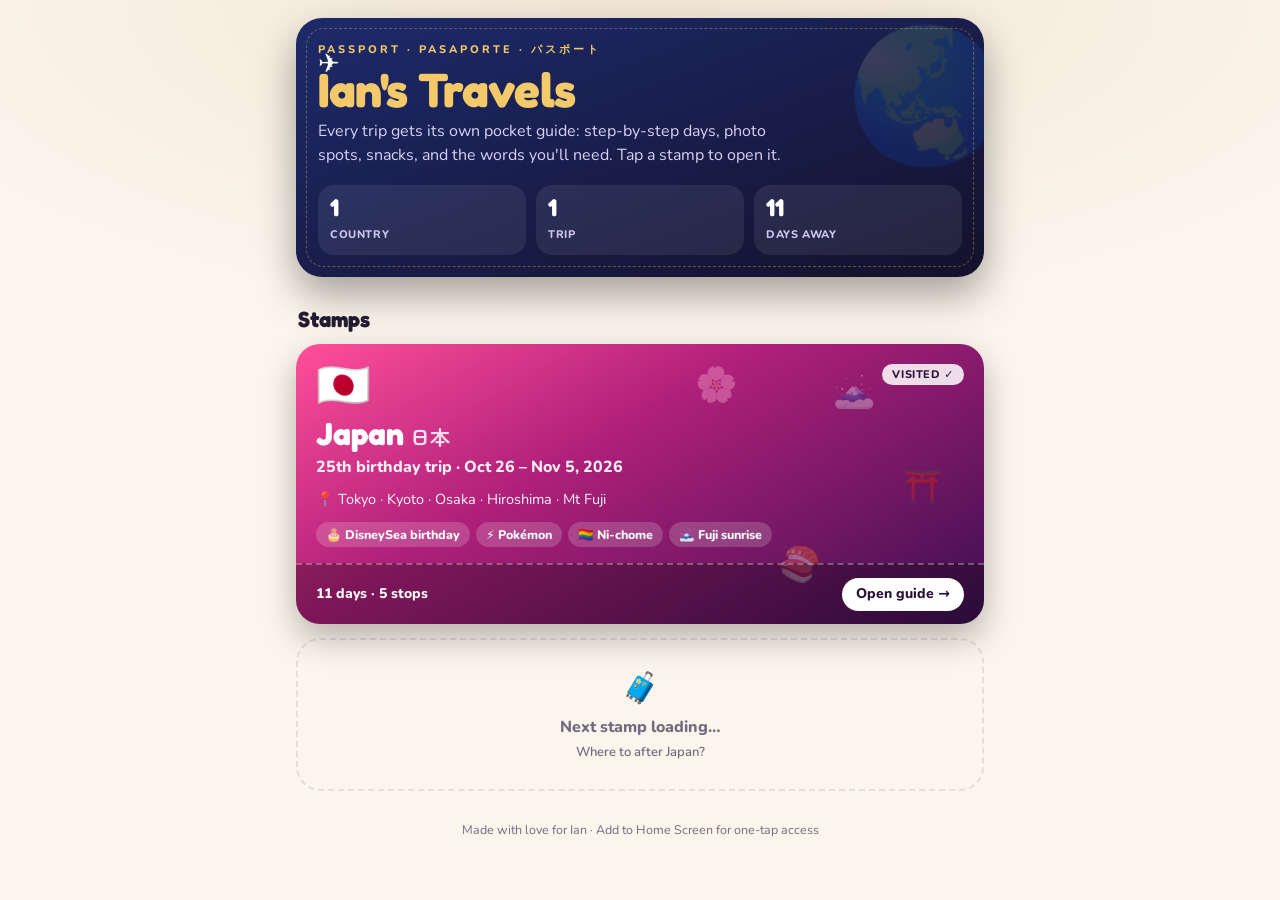
==== index.html @ 6cceffce "Travel hub homepage + Japan guide with flirting phrasebook Co-Authored-By: Claude Opus 5.5 <noreply@" ====
<!doctype html>
<html lang="en">
<head>
  <meta charset="utf-8" />
  <meta name="viewport" content="width=device-width, initial-scale=1, viewport-fit=cover" />
  <meta name="robots" content="noindex, nofollow" />
  <meta name="theme-color" content="#14112b" />
  <meta name="apple-mobile-web-app-capable" content="yes" />
  <meta name="apple-mobile-web-app-status-bar-style" content="black-translucent" />
  <meta name="apple-mobile-web-app-title" content="Ian's Travels" />
  <title>Ian's Travels</title>
  <link rel="icon" href="icons/icon-192.png" />
  <link rel="apple-touch-icon" href="icons/apple-touch-icon.png" />
  <link rel="preconnect" href="https://fonts.googleapis.com" />
  <link rel="preconnect" href="https://fonts.gstatic.com" crossorigin />
  <link href="https://fonts.googleapis.com/css2?family=Fredoka:wght@500;600;700&family=Nunito:wght@600;700;800&family=Zen+Maru+Gothic:wght@700&display=swap" rel="stylesheet" />
  <style>
    :root {
      --bg: #14112b; --bg2: #1f1a44; --card: #221d4a; --ink: #fbf6ff; --muted: #b6addb;
      --gold: #f3c969; --pink: #ff4f9a; --line: rgba(255,255,255,.1);
    }
    @media (prefers-color-scheme: light) {
      :root:not([data-theme="dark"]) { --bg: #fbf5ec; --bg2: #f3e7d6; --card: #ffffff; --ink: #231c33; --muted: #75697f; --line: rgba(40,20,50,.1); }
    }
    * { box-sizing: border-box; }
    body {
      margin: 0; min-height: 100vh; background: var(--bg); color: var(--ink);
      font: 16px/1.5 "Nunito", system-ui, sans-serif;
      background-image: radial-gradient(90% 50% at 50% 0%, var(--bg2), transparent 70%);
      background-repeat: no-repeat;
    }
    main { max-width: 720px; margin: 0 auto; padding: calc(env(safe-area-inset-top, 0px) + 18px) 16px 48px; }

    /* passport cover */
    .cover {
      position: relative; overflow: hidden; border-radius: 26px; padding: 26px 22px 22px;
      background: linear-gradient(160deg, #1d2a6b 0%, #14112b 100%); color: #fff;
      box-shadow: 0 18px 40px rgba(0,0,0,.35); isolation: isolate;
    }
    .cover::after {
      content: ""; position: absolute; inset: 10px; border: 1.5px dashed rgba(243,201,105,.35); border-radius: 18px; pointer-events: none;
    }
    .cover .label { font: 800 11px/1 "Nunito", system-ui, sans-serif, system-ui, sans-serif; letter-spacing: 3px; color: var(--gold); text-transform: uppercase; }
    .cover h1 { margin: 10px 0 4px; font: 700 clamp(34px, 10vw, 48px)/1 "Fredoka", sans-serif; color: var(--gold); letter-spacing: -.5px; }
    .cover p { margin: 6px 0 0; color: #d9d2f5; max-width: 30em; }
    .globe { position: absolute; right: -24px; top: -18px; font-size: 130px; opacity: .16; z-index: -1; animation: spin 40s linear infinite; }
    @keyframes spin { to { transform: rotate(360deg); } }
    .plane { position: absolute; z-index: -1; font-size: 26px; animation: fly 9s ease-in-out infinite; }
    @keyframes fly { 0% { left: -10%; top: 70%; } 100% { left: 110%; top: 18%; } }

    .stats { display: grid; grid-template-columns: repeat(3, 1fr); gap: 10px; margin-top: 18px; }
    .stat { background: rgba(255,255,255,.08); border-radius: 16px; padding: 10px 12px; }
    .stat b { display: block; font: 700 24px/1.1 "Fredoka", system-ui, sans-serif, system-ui, sans-serif; color: #fff; }
    .stat span { font: 800 11px/1.2 "Nunito", system-ui, sans-serif, system-ui, sans-serif; color: #cfc6f0; text-transform: uppercase; letter-spacing: .6px; }

    h2 { margin: 30px 2px 12px; font: 700 22px/1.1 "Fredoka", sans-serif; }

    /* trip ticket */
    .trip {
      display: block; position: relative; overflow: hidden; text-decoration: none; color: #fff;
      border-radius: 24px; box-shadow: 0 14px 34px rgba(0,0,0,.28); isolation: isolate;
      transition: transform .15s ease;
    }
    .trip:active { transform: scale(.985); }
    .trip + .trip { margin-top: 14px; }
    .trip .top { padding: 20px 20px 16px; }
    .trip .flag { font-size: 44px; line-height: 1; }
    .trip h3 { margin: 10px 0 0; font: 700 32px/1 "Fredoka", system-ui, sans-serif, system-ui, sans-serif; }
    .trip h3 small { font: 700 20px "Zen Maru Gothic", sans-serif; opacity: .85; margin-left: 6px; }
    .trip .sub { margin-top: 4px; font-weight: 800; opacity: .92; }
    .trip .cities { margin-top: 10px; font-size: 14.5px; opacity: .95; }
    .trip .vibes { display: flex; flex-wrap: wrap; gap: 6px; margin-top: 12px; }
    .trip .vibes span { padding: 5px 10px; border-radius: 999px; background: rgba(255,255,255,.18); font: 800 12.5px/1.2 "Nunito", system-ui, sans-serif, system-ui, sans-serif; backdrop-filter: blur(4px); }
    .trip .stub {
      display: flex; align-items: center; justify-content: space-between; gap: 10px;
      padding: 13px 20px; background: rgba(0,0,0,.28); border-top: 2px dashed rgba(255,255,255,.3);
      font: 800 14px/1.2 "Nunito", system-ui, sans-serif, system-ui, sans-serif;
    }
    .trip .go { padding: 8px 14px; border-radius: 999px; background: #fff; color: #2a1236; }
    .trip .deco { position: absolute; inset: 0; z-index: -1; pointer-events: none; }
    .trip .deco span { position: absolute; font-size: 34px; opacity: .35; animation: bob 6s ease-in-out infinite; }
    @keyframes bob { 0%,100% { transform: translateY(0) rotate(-6deg); } 50% { transform: translateY(-8px) rotate(6deg); } }
    .badge { display: inline-block; padding: 4px 10px; border-radius: 999px; font: 800 11px/1.2 "Nunito", system-ui, sans-serif, system-ui, sans-serif; text-transform: uppercase; letter-spacing: .6px; float: right; }
    .badge.now { background: #7cf2c4; color: #0b3326; animation: glow 1.8s ease-in-out infinite; }
    .badge.soon { background: var(--gold); color: #3a2800; }
    .badge.done { background: rgba(255,255,255,.85); color: #2a1236; }
    @keyframes glow { 50% { box-shadow: 0 0 0 6px rgba(124,242,196,.25); } }

    .next {
      display: grid; place-items: center; gap: 4px; margin-top: 14px; padding: 26px 16px;
      border: 2px dashed var(--line); border-radius: 24px; color: var(--muted); text-align: center; font-weight: 800;
    }
    .next .e { font-size: 30px; }
    .foot { margin-top: 30px; text-align: center; color: var(--muted); font-size: 12.5px; }
    @media (prefers-reduced-motion: reduce) { * { animation: none !important; } }
  </style>
</head>
<body>
  <main>
    <section class="cover">
      <span class="globe" aria-hidden="true">🌏</span>
      <span class="plane" aria-hidden="true">✈️</span>
      <div class="label">Passport · Pasaporte · パスポート</div>
      <h1>Ian's Travels</h1>
      <p>Every trip gets its own pocket guide: step-by-step days, photo spots, snacks, and the words you'll need. Tap a stamp to open it.</p>
      <div class="stats" id="stats"></div>
    </section>

    <h2>Stamps</h2>
    <div id="trips"></div>

    <div class="next"><span class="e">🧳</span>Next stamp loading…<span style="font-weight:600;font-size:13px">Where to after Japan?</span></div>

    <p class="foot">Made with love for Ian · Add to Home Screen for one-tap access</p>
  </main>

  <script src="trips.js?v=1"></script>
  <script>
    (() => {
      const esc = s => String(s).replace(/[&<>"']/g, c => ({ "&": "&amp;", "<": "&lt;", ">": "&gt;", '"': "&quot;", "'": "&#39;" }[c]));
      const months = ["Jan","Feb","Mar","Apr","May","Jun","Jul","Aug","Sep","Oct","Nov","Dec"];
      const fmt = (iso, yr) => { const [y, m, d] = iso.split("-").map(Number); return `${months[m - 1]} ${d}${yr ? ", " + y : ""}`; };
      const day = iso => Date.UTC(...iso.split("-").map((n, i) => i === 1 ? n - 1 : +n));
      const todayUTC = (() => { const n = new Date(); return Date.UTC(n.getFullYear(), n.getMonth(), n.getDate()); })();

      const trips = [...TRIPS].sort((a, b) => b.start.localeCompare(a.start));
      const days = TRIPS.reduce((t, x) => t + Math.round((day(x.end) - day(x.start)) / 864e5) + 1, 0);
      const countries = new Set(TRIPS.map(t => t.country)).size;
      document.getElementById("stats").innerHTML =
        `<div class="stat"><b>${countries}</b><span>Countr${countries === 1 ? "y" : "ies"}</span></div>
         <div class="stat"><b>${TRIPS.length}</b><span>Trip${TRIPS.length === 1 ? "" : "s"}</span></div>
         <div class="stat"><b>${days}</b><span>Days away</span></div>`;

      const pos = [[78, 8], [88, 42], [70, 70], [58, 6]];
      document.getElementById("trips").innerHTML = trips.map(t => {
        const s = day(t.start), e = day(t.end);
        let badge;
        if (todayUTC >= s && todayUTC <= e) badge = `<span class="badge now">● Happening now</span>`;
        else if (todayUTC < s) {
          const n = Math.round((s - todayUTC) / 864e5);
          badge = `<span class="badge soon">${n === 1 ? "Tomorrow!" : `In ${n} days`}</span>`;
        } else badge = `<span class="badge done">Visited ✓</span>`;
        const deco = (t.emoji || []).map((x, i) => `<span style="left:${pos[i % 4][0]}%;top:${pos[i % 4][1]}%;animation-delay:${-i * 1.3}s">${x}</span>`).join("");
        return `<a class="trip" href="${esc(t.slug)}" style="background:${t.cover}">
          <div class="deco" aria-hidden="true">${deco}</div>
          <div class="top">
            ${badge}
            <div class="flag">${t.flag}</div>
            <h3>${esc(t.country)}<small>${esc(t.local || "")}</small></h3>
            <div class="sub">${esc(t.title)} · ${fmt(t.start, t.start.slice(0,4) !== t.end.slice(0,4))} – ${fmt(t.end, true)}</div>
            <div class="cities">📍 ${t.cities.map(esc).join(" · ")}</div>
            <div class="vibes">${(t.vibes || []).map(v => `<span>${esc(v)}</span>`).join("")}</div>
          </div>
          <div class="stub"><span>${Math.round((e - s) / 864e5) + 1} days · ${t.cities.length} stops</span><span class="go">Open guide →</span></div>
        </a>`;
      }).join("");
    })();
  </script>
</body>
</html>
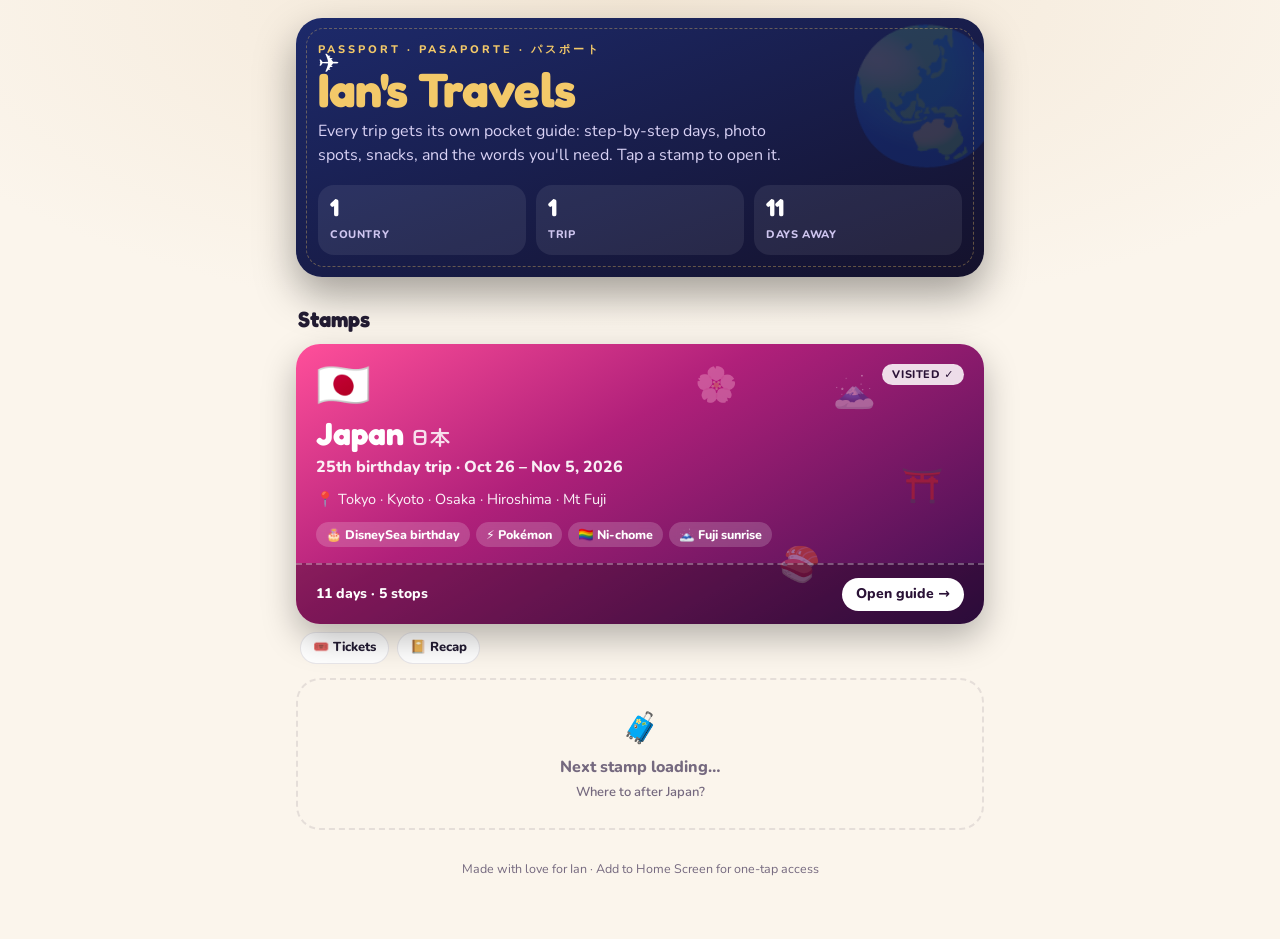
==== commit a164acdb: "Trip tools: tickets vault, yen tracker, merch list, family-friendly mode, weather swaps, get-home ca" ====
--- a/index.html
+++ b/index.html
@@ -91,6 +91,10 @@
       border: 2px dashed var(--line); border-radius: 24px; color: var(--muted); text-align: center; font-weight: 800;
     }
     .next .e { font-size: 30px; }
+    .trip.has-photo { background-size: cover !important; background-position: center !important; }
+    .trip-links { display: flex; gap: 8px; margin: 8px 4px 0; }
+    .trip-links a { padding: 7px 12px; border-radius: 999px; background: var(--card); border: 1px solid var(--line); color: var(--ink); text-decoration: none; font: 800 13px/1.2 "Nunito", system-ui, sans-serif; }
+    .bday-banner { margin-top: 14px; padding: 14px 16px; border-radius: 20px; background: linear-gradient(90deg, #f3c969, #ff6fb5); color: #2a1236; font: 700 18px/1.3 "Fredoka", system-ui, sans-serif; text-align: center; }
     .foot { margin-top: 30px; text-align: center; color: var(--muted); font-size: 12.5px; }
     @media (prefers-reduced-motion: reduce) { * { animation: none !important; } }
   </style>
@@ -106,6 +110,7 @@
       <div class="stats" id="stats"></div>
     </section>
 
+    <div id="bday"></div>
     <h2>Stamps</h2>
     <div id="trips"></div>
 
@@ -131,6 +136,9 @@
          <div class="stat"><b>${TRIPS.length}</b><span>Trip${TRIPS.length === 1 ? "" : "s"}</span></div>
          <div class="stat"><b>${days}</b><span>Days away</span></div>`;
 
+      const safe = (() => { try { return JSON.parse(localStorage.getItem("ij:safe") || "false"); } catch { return false; } })();
+      const jstToday = new Date(Date.now() + 9 * 36e5).toISOString().slice(0, 10);
+      if (jstToday === "2026-10-27") document.getElementById("bday").innerHTML = `<div class="bday-banner">🎂 Happy 25th birthday, Ian! 🎉</div>`;
       const pos = [[78, 8], [88, 42], [70, 70], [58, 6]];
       document.getElementById("trips").innerHTML = trips.map(t => {
         const s = day(t.start), e = day(t.end);
@@ -149,11 +157,32 @@
             <h3>${esc(t.country)}<small>${esc(t.local || "")}</small></h3>
             <div class="sub">${esc(t.title)} · ${fmt(t.start, t.start.slice(0,4) !== t.end.slice(0,4))} – ${fmt(t.end, true)}</div>
             <div class="cities">📍 ${t.cities.map(esc).join(" · ")}</div>
-            <div class="vibes">${(t.vibes || []).map(v => `<span>${esc(v)}</span>`).join("")}</div>
+            <div class="vibes">${(t.vibes || []).filter(v => !(safe && /Ni-chome|🏳️‍🌈/.test(v))).map(v => `<span>${esc(v)}</span>`).join("")}</div>
           </div>
           <div class="stub"><span>${Math.round((e - s) / 864e5) + 1} days · ${t.cities.length} stops</span><span class="go">Open guide →</span></div>
-        </a>`;
+        </a>
+        <div class="trip-links"><a href="${esc(t.slug)}#trip/tickets">🎟️ Tickets</a><a href="${esc(t.slug)}#recap">📔 Recap</a></div>`;
       }).join("");
+      // Cover photo: your favorite moment from the trip (stored on this phone only)
+      try {
+        const req = indexedDB.open("ij", 1);
+        req.onupgradeneeded = () => req.result.createObjectStore("files");
+        req.onsuccess = () => {
+          const db = req.result;
+          const order = ["d2", "d10", "d11", "d8", "d7", "d5", "d6", "d1", "d3", "d4", "d9"];
+          const st = db.transaction("files", "readonly").objectStore("files");
+          let found = false;
+          order.forEach(id => {
+            const g = st.get("fav:" + id);
+            g.onsuccess = () => {
+              if (found || !g.result) return;
+              found = true;
+              const card = document.querySelector('.trip[href="japan/"]');
+              if (card) { card.classList.add("has-photo"); card.style.background = `linear-gradient(180deg, rgba(20,10,30,.15), rgba(20,10,30,.75)), url(${URL.createObjectURL(g.result)})`; }
+            };
+          });
+        };
+      } catch {}
     })();
   </script>
 </body>
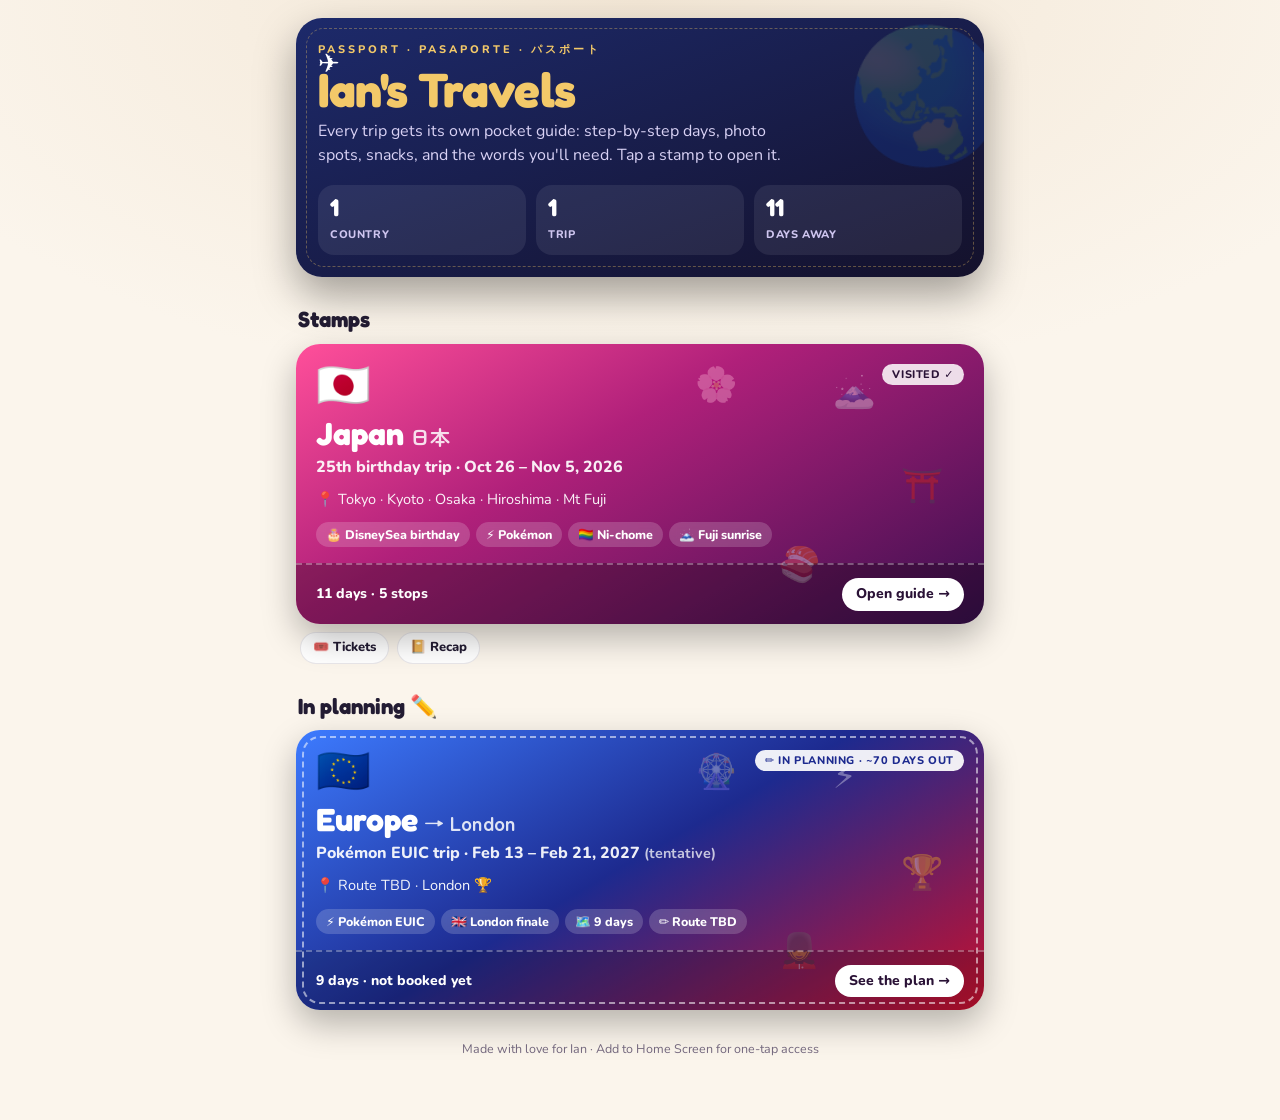
==== commit b37f230c: "Add Europe → London (Pokémon EUIC 2027) as a trip in planning - trips.js: new status "planning" entr" ====
--- a/index.html
+++ b/index.html
@@ -23,6 +23,7 @@
       :root:not([data-theme="dark"]) { --bg: #fbf5ec; --bg2: #f3e7d6; --card: #ffffff; --ink: #231c33; --muted: #75697f; --line: rgba(40,20,50,.1); }
     }
     * { box-sizing: border-box; }
+    [hidden] { display: none !important; }
     body {
       margin: 0; min-height: 100vh; background: var(--bg); color: var(--ink);
       font: 16px/1.5 "Nunito", system-ui, sans-serif;
@@ -84,6 +85,11 @@
     .badge.now { background: #7cf2c4; color: #0b3326; animation: glow 1.8s ease-in-out infinite; }
     .badge.soon { background: var(--gold); color: #3a2800; }
     .badge.done { background: rgba(255,255,255,.85); color: #2a1236; }
+    .badge.plan { background: rgba(255,255,255,.92); color: #1d2a8f; }
+    /* trip in planning: same ticket, drawn as a draft */
+    .trip.planning { outline: 2px dashed rgba(255,255,255,.55); outline-offset: -8px; }
+    .trip.planning .stub { background: rgba(0,0,0,.18); }
+    .trip .tent { font-weight: 700; opacity: .8; font-size: .9em; }
     @keyframes glow { 50% { box-shadow: 0 0 0 6px rgba(124,242,196,.25); } }
 
     .next {
@@ -114,12 +120,17 @@
     <h2>Stamps</h2>
     <div id="trips"></div>
 
-    <div class="next"><span class="e">🧳</span>Next stamp loading…<span style="font-weight:600;font-size:13px">Where to after Japan?</span></div>
+    <div id="planWrap" hidden>
+      <h2>In planning ✏️</h2>
+      <div id="planning"></div>
+    </div>
+
+    <div class="next" id="nextBox"><span class="e">🧳</span>Next stamp loading…<span style="font-weight:600;font-size:13px">Where to after Japan?</span></div>
 
     <p class="foot">Made with love for Ian · Add to Home Screen for one-tap access</p>
   </main>
 
-  <script src="trips.js?v=1"></script>
+  <script src="trips.js?v=2"></script>
   <script>
     (() => {
       const esc = s => String(s).replace(/[&<>"']/g, c => ({ "&": "&amp;", "<": "&lt;", ">": "&gt;", '"': "&quot;", "'": "&#39;" }[c]));
@@ -128,12 +139,15 @@
       const day = iso => Date.UTC(...iso.split("-").map((n, i) => i === 1 ? n - 1 : +n));
       const todayUTC = (() => { const n = new Date(); return Date.UTC(n.getFullYear(), n.getMonth(), n.getDate()); })();
 
-      const trips = [...TRIPS].sort((a, b) => b.start.localeCompare(a.start));
-      const days = TRIPS.reduce((t, x) => t + Math.round((day(x.end) - day(x.start)) / 864e5) + 1, 0);
-      const countries = new Set(TRIPS.map(t => t.country)).size;
+      // Booked trips are stamps; trips still being planned get their own section and don't count in the stats
+      const booked = TRIPS.filter(t => t.status !== "planning");
+      const planned = TRIPS.filter(t => t.status === "planning").sort((a, b) => a.start.localeCompare(b.start));
+      const trips = [...booked].sort((a, b) => b.start.localeCompare(a.start));
+      const days = booked.reduce((t, x) => t + Math.round((day(x.end) - day(x.start)) / 864e5) + 1, 0);
+      const countries = new Set(booked.map(t => t.country)).size;
       document.getElementById("stats").innerHTML =
         `<div class="stat"><b>${countries}</b><span>Countr${countries === 1 ? "y" : "ies"}</span></div>
-         <div class="stat"><b>${TRIPS.length}</b><span>Trip${TRIPS.length === 1 ? "" : "s"}</span></div>
+         <div class="stat"><b>${booked.length}</b><span>Trip${booked.length === 1 ? "" : "s"}</span></div>
          <div class="stat"><b>${days}</b><span>Days away</span></div>`;
 
       const safe = (() => { try { return JSON.parse(localStorage.getItem("ij:safe") || "false"); } catch { return false; } })();
@@ -163,6 +177,29 @@
         </a>
         <div class="trip-links"><a href="${esc(t.slug)}#trip/tickets">🎟️ Tickets</a><a href="${esc(t.slug)}#recap">📔 Recap</a></div>`;
       }).join("");
+
+      if (planned.length) {
+        document.getElementById("planWrap").hidden = false;
+        document.getElementById("nextBox").hidden = true;
+        document.getElementById("planning").innerHTML = planned.map(t => {
+          const s = day(t.start), e = day(t.end);
+          const n = Math.round((s - todayUTC) / 864e5);
+          const when = n > 0 ? ` · ~${n} days out` : "";
+          const deco = (t.emoji || []).map((x, i) => `<span style="left:${pos[i % 4][0]}%;top:${pos[i % 4][1]}%;animation-delay:${-i * 1.3}s">${x}</span>`).join("");
+          return `<a class="trip planning" href="${esc(t.slug)}" style="background:${t.cover}">
+            <div class="deco" aria-hidden="true">${deco}</div>
+            <div class="top">
+              <span class="badge plan">✏️ In planning${when}</span>
+              <div class="flag">${t.flag}</div>
+              <h3>${esc(t.country)}<small>${esc(t.local || "")}</small></h3>
+              <div class="sub">${esc(t.title)} · ${fmt(t.start, t.start.slice(0,4) !== t.end.slice(0,4))} – ${fmt(t.end, true)} <span class="tent">(tentative)</span></div>
+              <div class="cities">📍 ${t.cities.map(esc).join(" · ")}</div>
+              <div class="vibes">${(t.vibes || []).map(v => `<span>${esc(v)}</span>`).join("")}</div>
+            </div>
+            <div class="stub"><span>${Math.round((e - s) / 864e5) + 1} days · not booked yet</span><span class="go">See the plan →</span></div>
+          </a>`;
+        }).join("");
+      }
       // Cover photo: your favorite moment from the trip (stored on this phone only)
       try {
         const req = indexedDB.open("ij", 1);
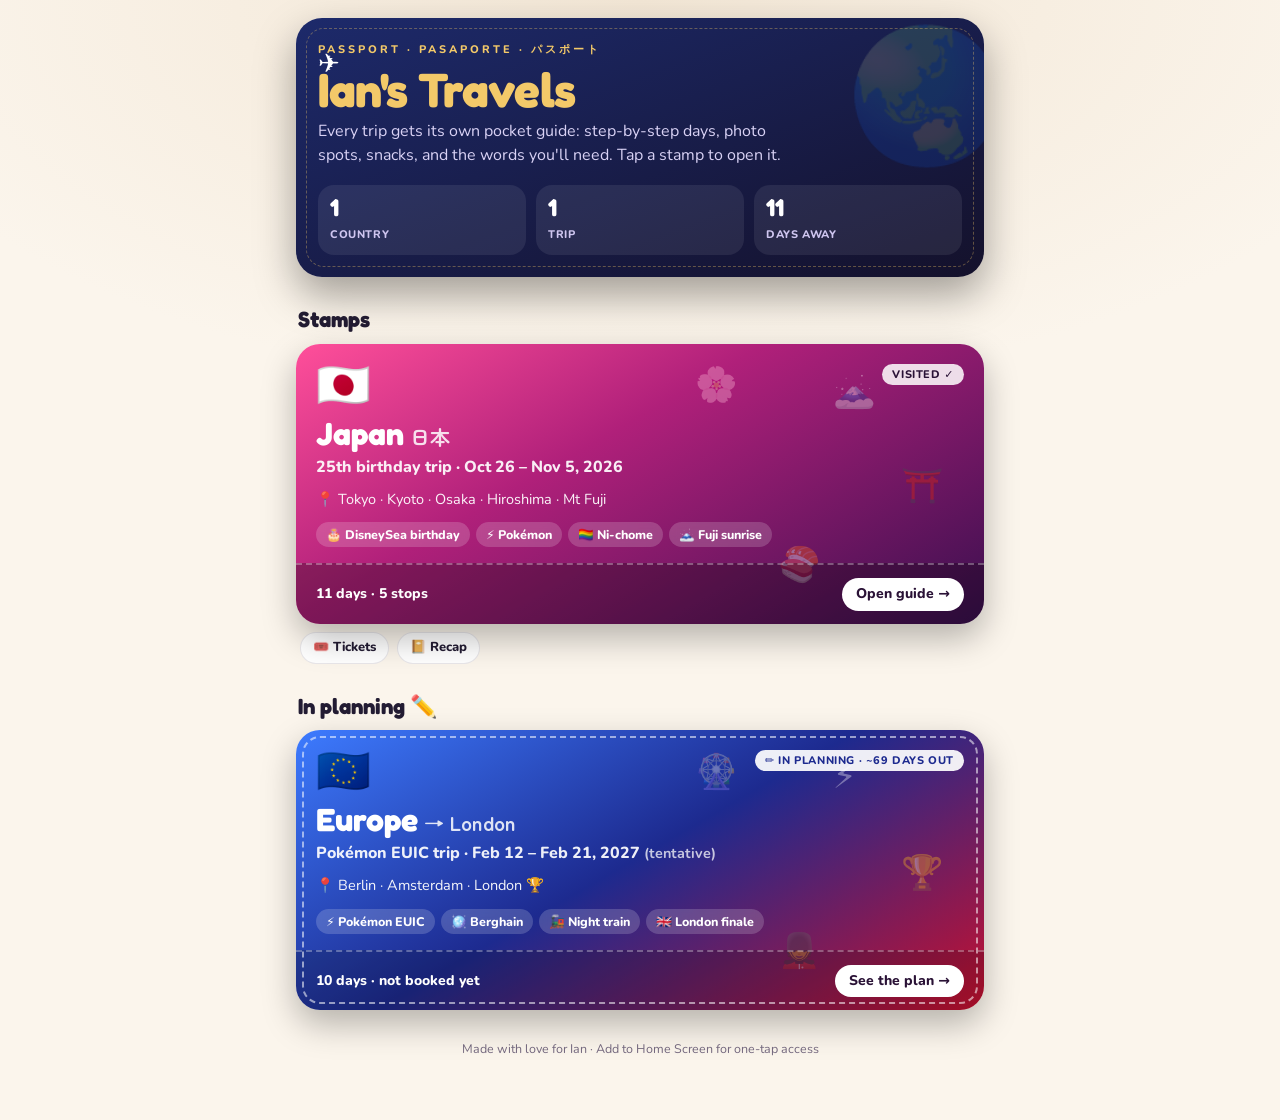
==== commit d50cb606: "Europe plan: Berlin → Amsterdam → London, land Fri Feb 12 - Route set (no France): Berlin with Bergh" ====
--- a/index.html
+++ b/index.html
@@ -130,7 +130,7 @@
     <p class="foot">Made with love for Ian · Add to Home Screen for one-tap access</p>
   </main>
 
-  <script src="trips.js?v=2"></script>
+  <script src="trips.js?v=3"></script>
   <script>
     (() => {
       const esc = s => String(s).replace(/[&<>"']/g, c => ({ "&": "&amp;", "<": "&lt;", ">": "&gt;", '"': "&quot;", "'": "&#39;" }[c]));
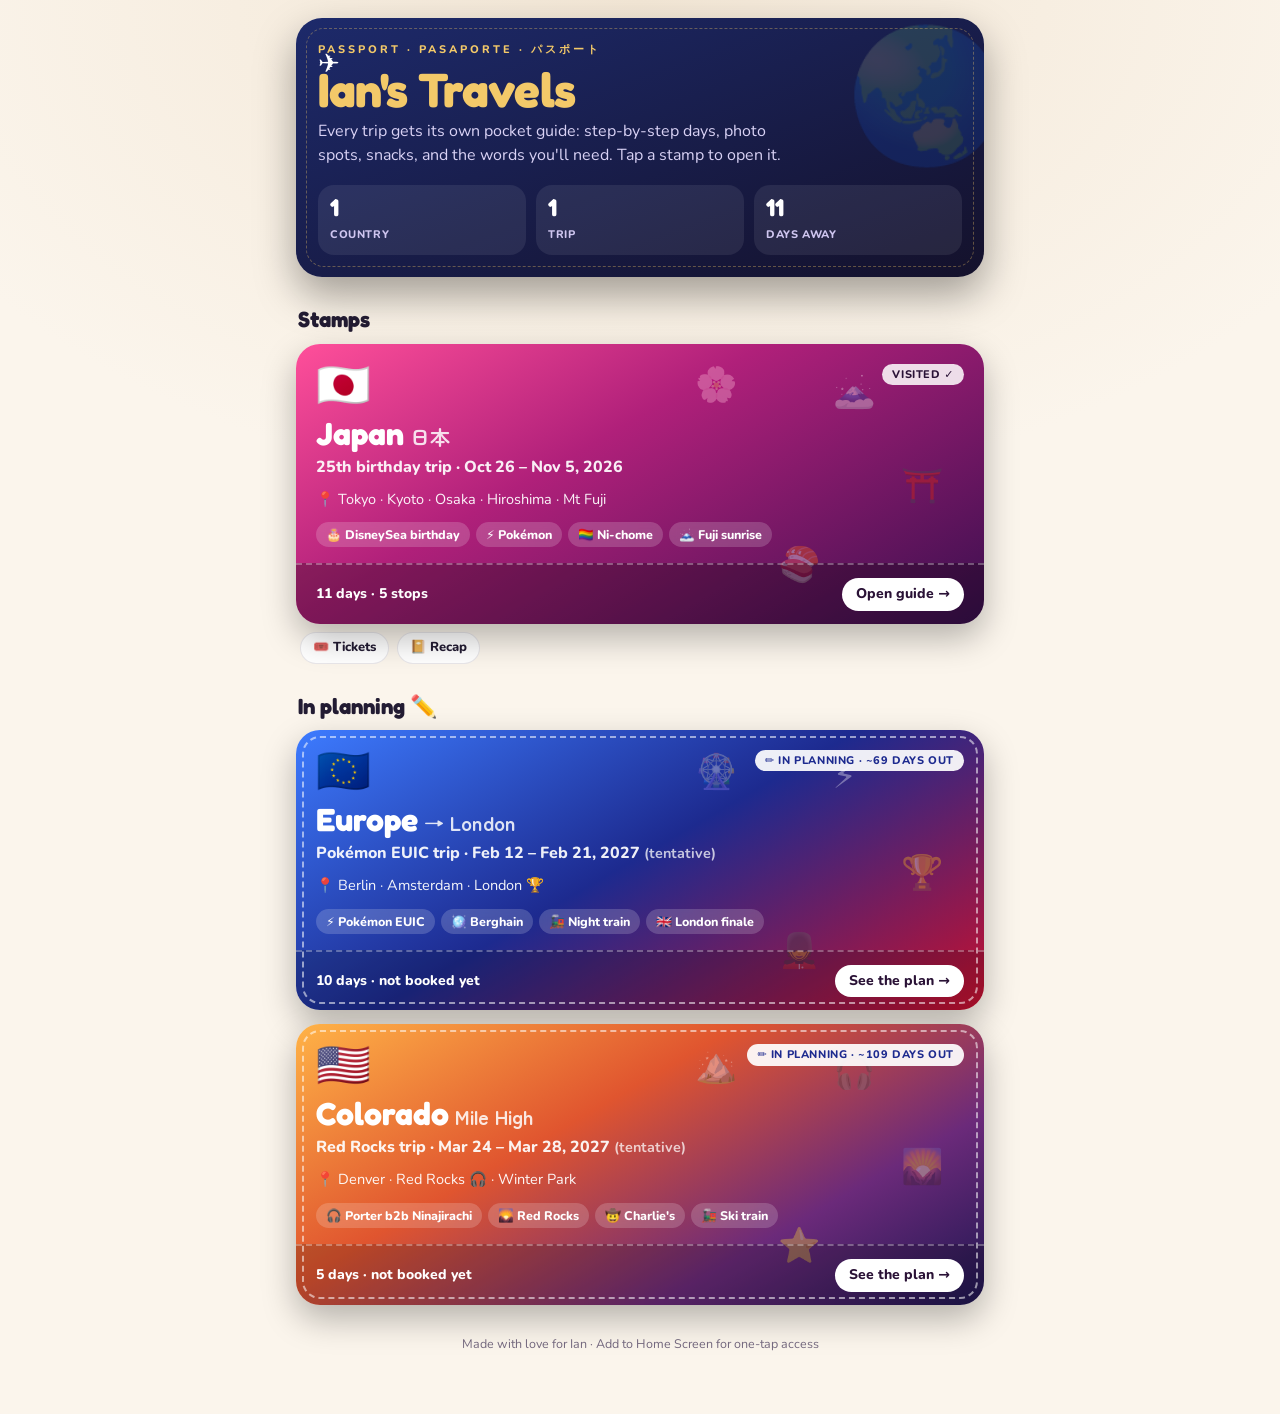
==== commit 134fd7a4: "Add Colorado / Red Rocks trip (in planning) Draft plan page for Porter Robinson b2b Ninajirachi at R" ====
--- a/index.html
+++ b/index.html
@@ -130,7 +130,7 @@
     <p class="foot">Made with love for Ian · Add to Home Screen for one-tap access</p>
   </main>
 
-  <script src="trips.js?v=3"></script>
+  <script src="trips.js?v=4"></script>
   <script>
     (() => {
       const esc = s => String(s).replace(/[&<>"']/g, c => ({ "&": "&amp;", "<": "&lt;", ">": "&gt;", '"': "&quot;", "'": "&#39;" }[c]));
@@ -144,7 +144,7 @@
       const planned = TRIPS.filter(t => t.status === "planning").sort((a, b) => a.start.localeCompare(b.start));
       const trips = [...booked].sort((a, b) => b.start.localeCompare(a.start));
       const days = booked.reduce((t, x) => t + Math.round((day(x.end) - day(x.start)) / 864e5) + 1, 0);
-      const countries = new Set(booked.map(t => t.country)).size;
+      const countries = new Set(booked.map(t => t.nation || t.country)).size;
       document.getElementById("stats").innerHTML =
         `<div class="stat"><b>${countries}</b><span>Countr${countries === 1 ? "y" : "ies"}</span></div>
          <div class="stat"><b>${booked.length}</b><span>Trip${booked.length === 1 ? "" : "s"}</span></div>
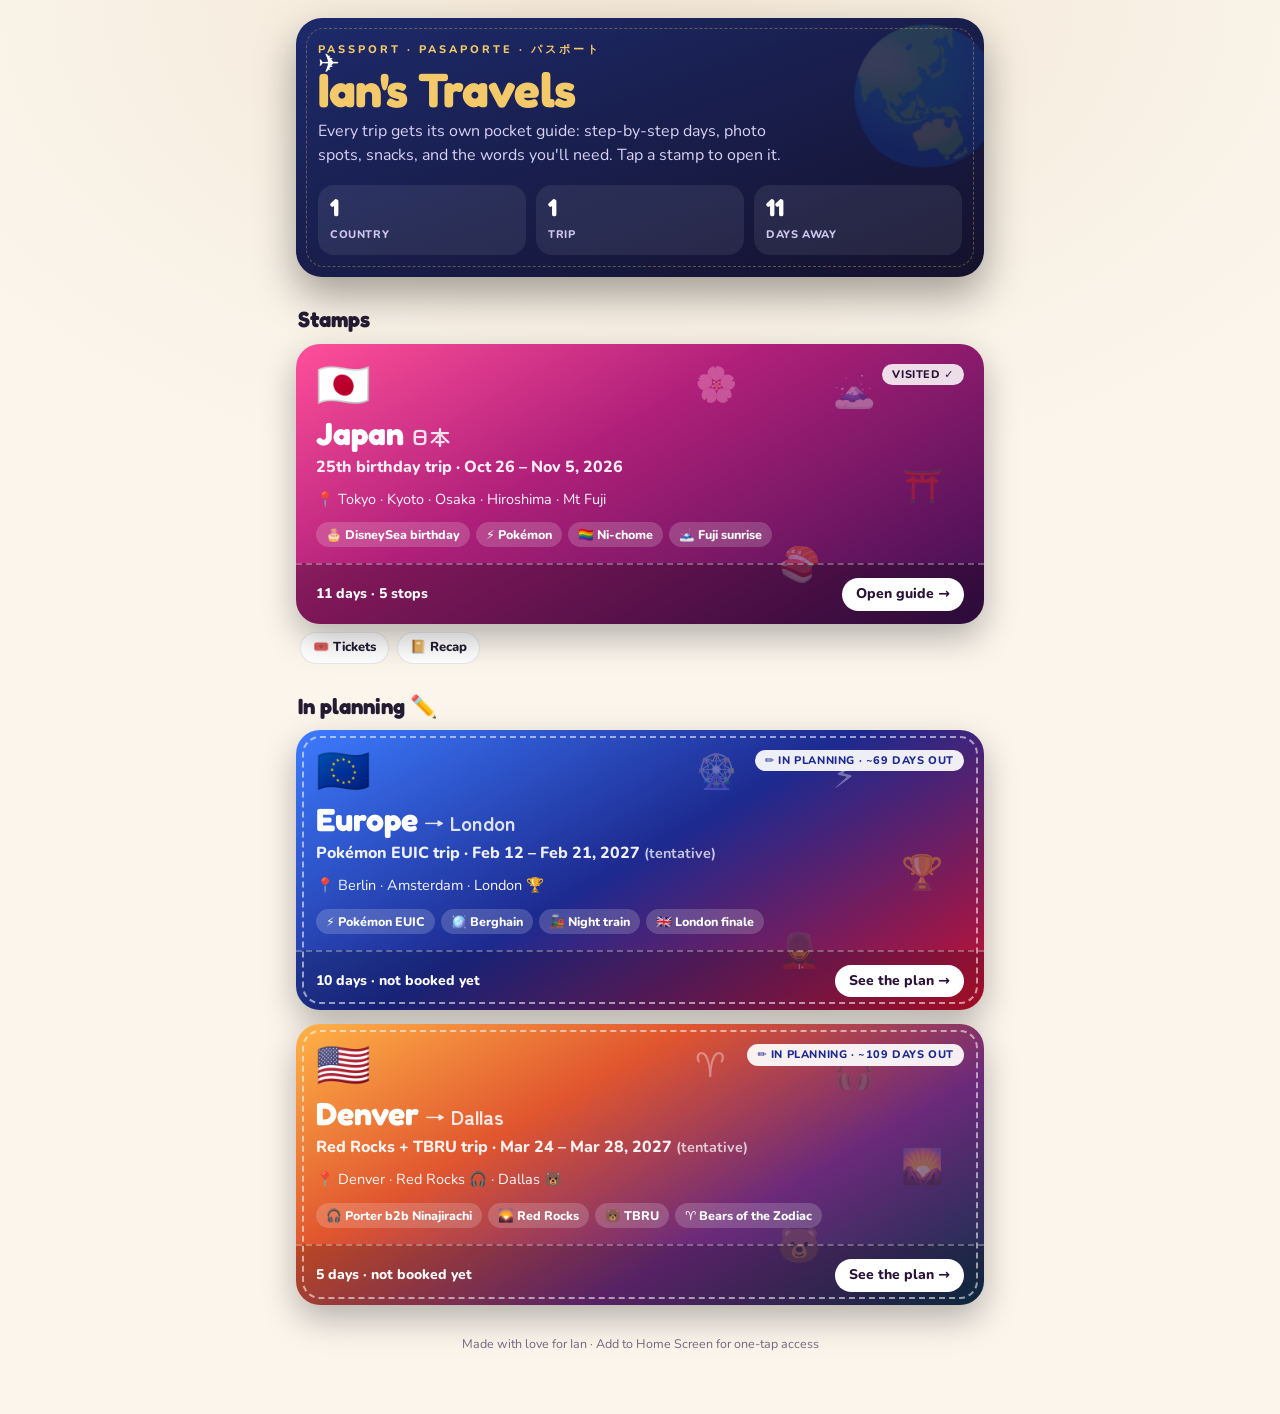
==== commit 970f70f6: "Turn Colorado trip into Denver → Dallas (Red Rocks + TBRU 31) Red Rocks Thu Mar 25, then fly to Dall" ====
--- a/index.html
+++ b/index.html
@@ -130,7 +130,7 @@
     <p class="foot">Made with love for Ian · Add to Home Screen for one-tap access</p>
   </main>
 
-  <script src="trips.js?v=4"></script>
+  <script src="trips.js?v=5"></script>
   <script>
     (() => {
       const esc = s => String(s).replace(/[&<>"']/g, c => ({ "&": "&amp;", "<": "&lt;", ">": "&gt;", '"': "&quot;", "'": "&#39;" }[c]));
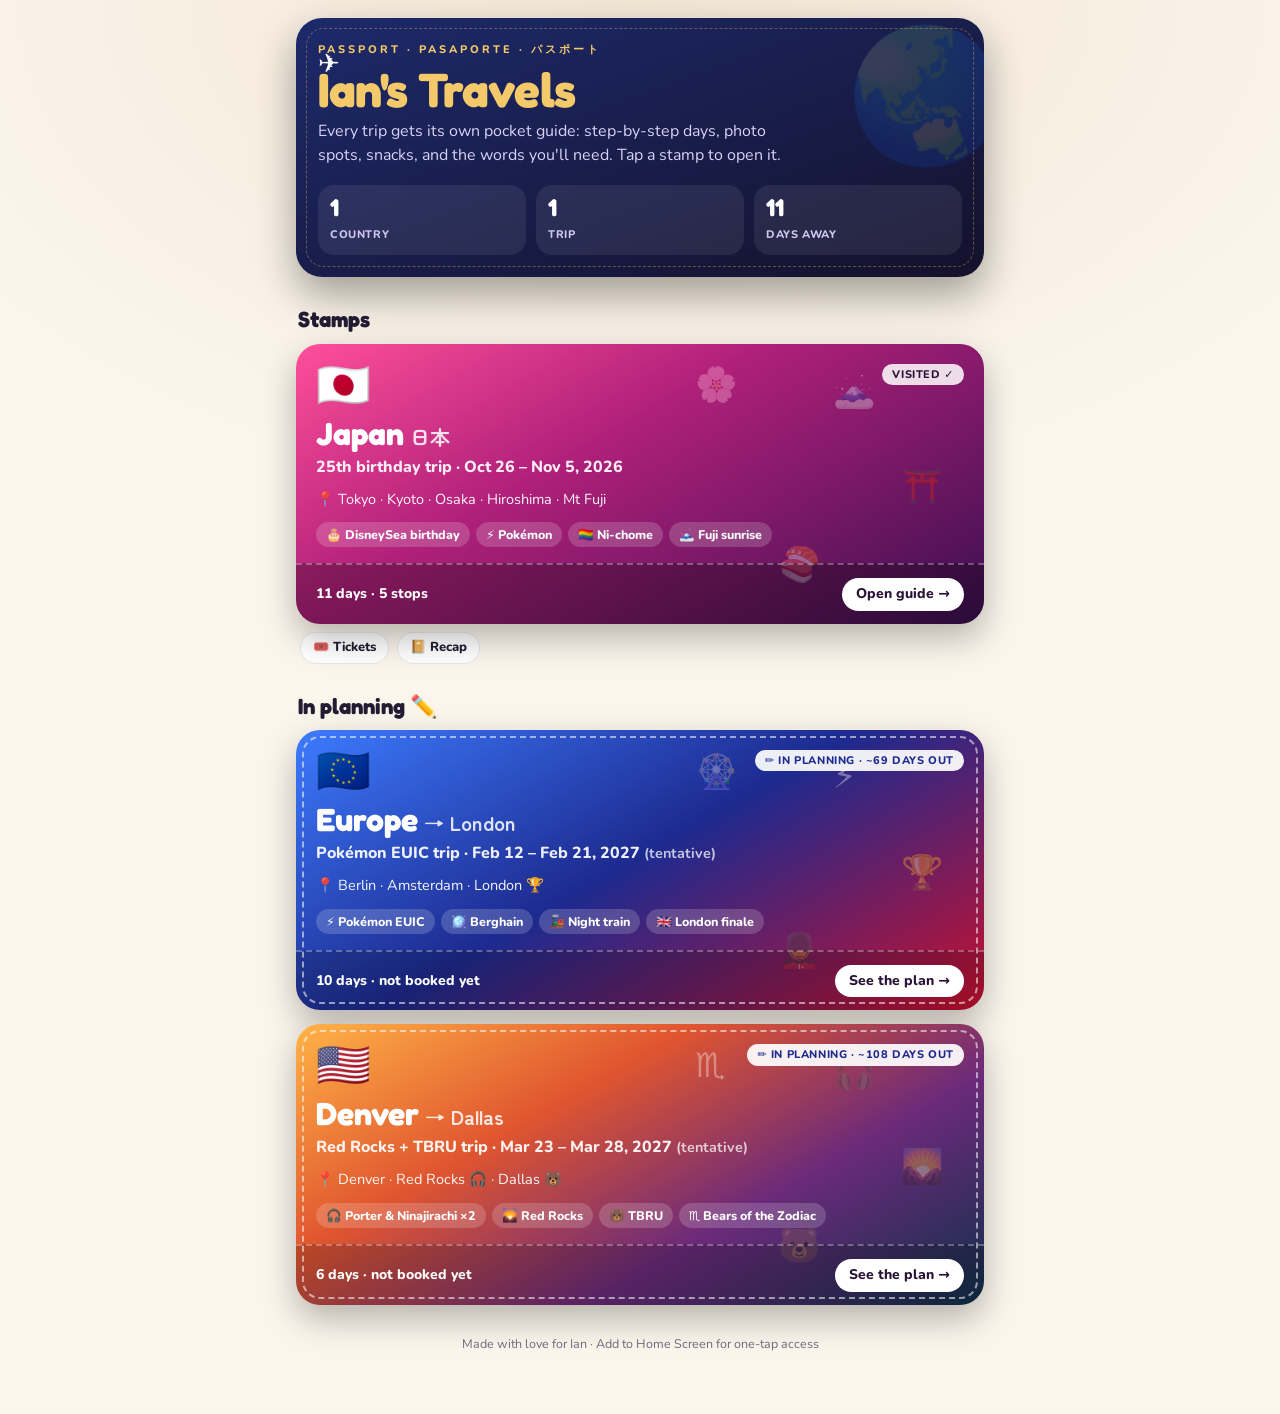
==== commit 76fc1725: "Denver → Dallas: full step-by-step guide (Tue Mar 23 – Sun Mar 28) Both Red Rocks nights (Wed 2 tick" ====
--- a/index.html
+++ b/index.html
@@ -130,7 +130,7 @@
     <p class="foot">Made with love for Ian · Add to Home Screen for one-tap access</p>
   </main>
 
-  <script src="trips.js?v=5"></script>
+  <script src="trips.js?v=6"></script>
   <script>
     (() => {
       const esc = s => String(s).replace(/[&<>"']/g, c => ({ "&": "&amp;", "<": "&lt;", ">": "&gt;", '"': "&quot;", "'": "&#39;" }[c]));
